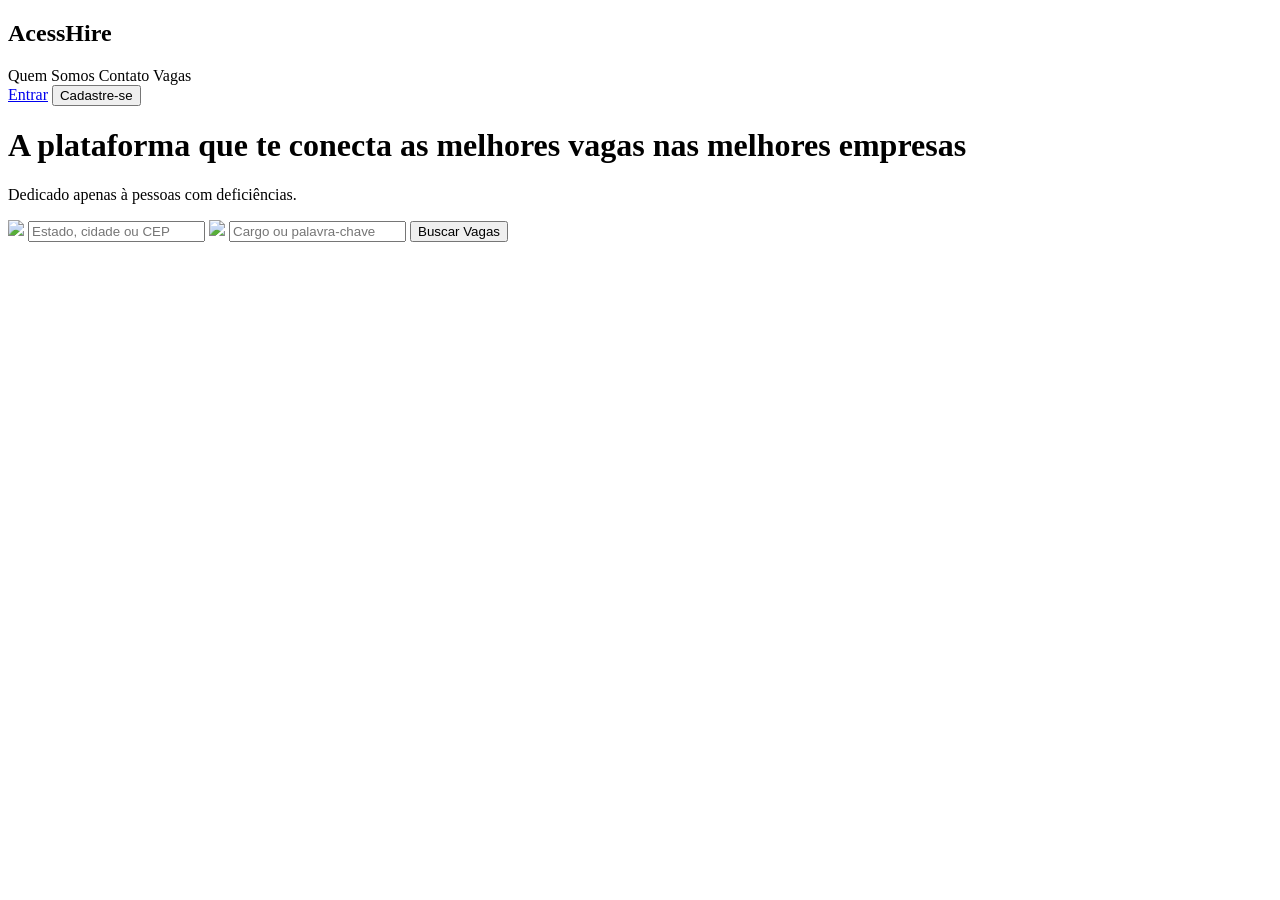
==== screens/index.html @ 8596fbb0 "poli mais um pouco" ====
<!DOCTYPE html>
<html lang="pt-br">

<head>
    <meta charset="UTF-8">
    <meta name="viewport" content="width=device-width, initial-scale=1.0">
    <link rel="stylesheet" href="indexStyle.css">
    <link rel="preconnect" href="https://fonts.googleapis.com">
    <link rel="preconnect" href="https://fonts.gstatic.com" crossorigin>
    <link
        href="https://fonts.googleapis.com/css2?family=Inter:ital,opsz,wght@0,14..32,100..900;1,14..32,100..900&family=Roboto:ital,wght@0,100..900;1,100..900&display=swap"
        rel="stylesheet">
    <title>AcessHire</title>
</head>

<body>
    <nav>
        <div class="navLogo">
            <h1>Acess<span>Hire</span></h1>
        </div>
        <div class="navLinks">
            <a>Quem Somos</a>
            <a>Contato</a>
            <a>Vagas</a>
        </div>
        <div class="navCad">
            <a href="login.html">Entrar</a>
            <a href="cadastro.html">
                <button>Cadastre-se</button>
            </a>
        </div>
        </div>
    </nav>
    <div class="topContent">
        <h1>
            A <span>plataforma</span> que te <span>conecta</span> as <span>melhores</span> vagas nas <span>melhores
                empresas</span>
        </h1>
        <p>Dedicado apenas à pessoas com deficiências.</p>
        <div class="searchBar">
            <img src="./assets/local.png"></img>
            <input type="search" class="addressSearch" placeholder="Estado, cidade ou CEP">
            <img src="./assets/search.png"></img>
            <input type="search" class="positionSearch" placeholder="Cargo ou palavra-chave">
            <button>Buscar Vagas</button>
        </div>
    </div>
</body>

</html>
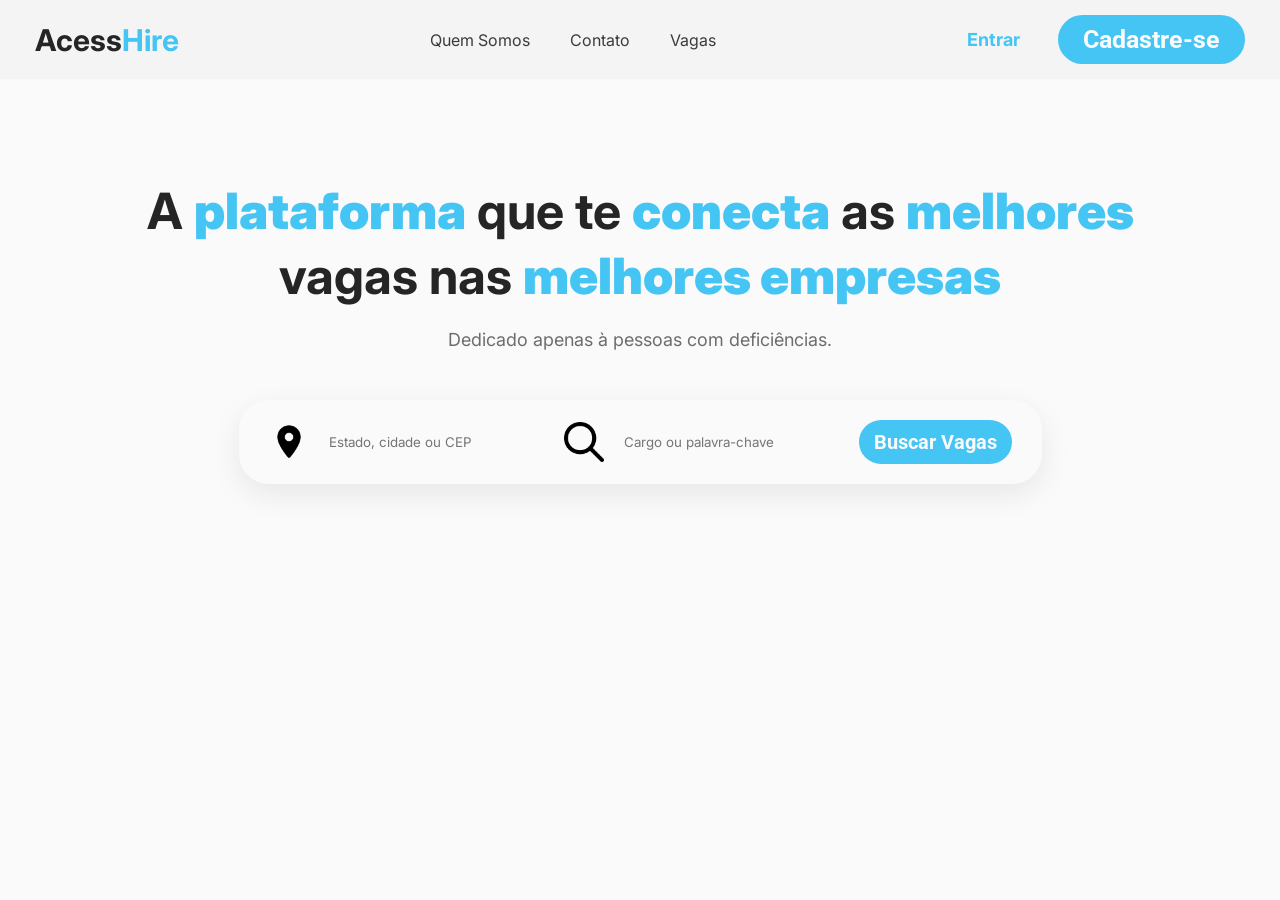
==== commit 5459f7cb: "poli mais aindakkkkk" ====
--- a/screens/index.html
+++ b/screens/index.html
@@ -4,7 +4,7 @@
 <head>
     <meta charset="UTF-8">
     <meta name="viewport" content="width=device-width, initial-scale=1.0">
-    <link rel="stylesheet" href="indexStyle.css">
+    <link rel="stylesheet" href="../styles/indexStyle.css">
     <link rel="preconnect" href="https://fonts.googleapis.com">
     <link rel="preconnect" href="https://fonts.gstatic.com" crossorigin>
     <link
@@ -38,9 +38,9 @@
         </h1>
         <p>Dedicado apenas à pessoas com deficiências.</p>
         <div class="searchBar">
-            <img src="./assets/local.png"></img>
+            <img src="../assets/local.png"></img>
             <input type="search" class="addressSearch" placeholder="Estado, cidade ou CEP">
-            <img src="./assets/search.png"></img>
+            <img src="../assets/search.png"></img>
             <input type="search" class="positionSearch" placeholder="Cargo ou palavra-chave">
             <button>Buscar Vagas</button>
         </div>
--- a/styles/indexStyle.css
+++ b/styles/indexStyle.css
@@ -0,0 +1,326 @@
+:root {
+    --cyanAH: #45c5f3;
+    --grayAH: #6d6d6d;
+    --text: #3b3b3b;
+    --title: #252525;
+    --white: #fbfafa;
+    --offWhite: #f3f3f3c5;
+}
+
+*,
+*::before,
+*::after {
+    box-sizing: border-box;
+}
+
+::selection {
+    background-color: var(--cyanAH);
+    color: var(--grayAH);
+}
+
+body {
+    padding: 0;
+    margin: 0;
+    background-color: var(--white);
+    overflow-x: hidden;
+}
+
+/* ===== NAV ===== */
+
+nav {
+    background-color: var(--offWhite);
+    display: flex;
+    justify-content: space-between;
+    align-items: center;
+    gap: clamp(20px, 5vw, 100px);
+    padding: 15px clamp(20px, 5vw, 35px);
+    backdrop-filter: blur(10px);
+    -webkit-backdrop-filter: blur(10px);
+    position: sticky;
+    top: 0;
+    z-index: 1000;
+}
+
+.navLogo {
+    display: flex;
+    align-items: center;
+    gap: 20px;
+}
+
+.navLogo h1 {
+    font-family: "Inter";
+    font-size: clamp(22px, 4vw, 30px);
+    color: var(--title);
+    margin: 0;
+    white-space: nowrap;
+}
+
+.navLogo span {
+    color: var(--cyanAH);
+}
+
+.navLinks {
+    display: flex;
+    align-items: center;
+    gap: 40px;
+}
+
+.navLinks a {
+    color: var(--text);
+    font-size: 16px;
+    font-family: "Inter";
+    text-decoration: none;
+    transition: all .18s ease;
+}
+
+.navLinks a:hover {
+    transform: translateY(-2px);
+    cursor: pointer;
+    color: var(--title);
+    font-weight: 700;
+}
+
+.navCad {
+    display: flex;
+    align-items: center;
+    gap: clamp(15px, 3vw, 50px);
+}
+
+.navCad a {
+    font-size: 18px;
+    font-weight: 700;
+    font-family: "Inter";
+    text-decoration: none;
+    color: var(--cyanAH);
+    transition: all .18s ease-in-out;
+    white-space: nowrap;
+}
+
+.navCad a:hover {
+    transform: translateY(-2px);
+    cursor: pointer;
+}
+
+.navCad button {
+    padding: 10px clamp(15px, 3vw, 25px);
+    background-color: var(--cyanAH);
+    border: none;
+    border-radius: 30px;
+    font-family: "Roboto";
+    font-size: clamp(16px, 2vw, 25px);
+    font-weight: 700;
+    color: var(--white);
+    transition: all .18s ease;
+    white-space: nowrap;
+}
+
+.navCad button:hover {
+    transform: translateY(2px);
+    cursor: pointer;
+}
+
+.navToggle {
+    display: none;
+}
+
+.navBurger {
+    display: none;
+    flex-direction: column;
+    gap: 5px;
+    cursor: pointer;
+    z-index: 1001;
+}
+
+.navBurger span {
+    width: 26px;
+    height: 3px;
+    background-color: var(--title);
+    border-radius: 3px;
+    transition: all .25s ease;
+}
+
+/* ===== TOP CONTENT ===== */
+
+.topContent {
+    padding: clamp(50px, 10vw, 100px) clamp(20px, 8vw, 200px);
+}
+
+.topContent h1 {
+    text-align: center;
+    font-size: clamp(28px, 5vw, 50px);
+    font-family: "Inter";
+    color: var(--title);
+    line-height: 1.3;
+    margin: 0 0 20px 0;
+}
+
+.topContent span {
+    font-weight: 1000;
+    color: var(--cyanAH);
+}
+
+.topContent p {
+    text-align: center;
+    color: var(--grayAH);
+    font-family: "Inter";
+    font-size: clamp(15px, 2vw, 18px);
+}
+
+/* ===== SEARCH BAR ===== */
+
+.searchBar {
+    display: flex;
+    align-items: center;
+    justify-content: center;
+    flex-wrap: wrap;
+    padding: 20px 30px;
+    background-color: var(--white);
+    border-radius: 30px;
+    gap: 10px;
+    box-shadow: 0 10px 30px rgba(0, 0, 0, 0.08);
+    width: fit-content;
+    max-width: 90%;
+    margin: 50px auto;
+}
+
+.searchBar img {
+    width: 40px;
+    -webkit-user-select: none;
+    -moz-user-select: none;
+    -ms-user-select: none;
+    user-select: none;
+    flex-shrink: 0;
+}
+
+.searchBar input {
+    border: none;
+    background-color: var(--white);
+    padding: 10px;
+    font-family: "Inter";
+    min-width: 0;
+}
+
+.searchBar input:focus {
+    outline: none;
+    border-bottom: 1px solid var(--title);
+}
+
+.searchBar input[type="search"]::-webkit-search-cancel-button,
+input[type="search"]::-webkit-search-decoration {
+    -webkit-appearance: none;
+    appearance: none;
+}
+
+.searchBar button {
+    padding: 10px 15px;
+    background-color: var(--cyanAH);
+    border: none;
+    border-radius: 30px;
+    font-family: "Roboto";
+    font-size: 20px;
+    font-weight: 700;
+    color: var(--white);
+    transition: all .18s ease;
+    white-space: nowrap;
+}
+
+.searchBar button:hover {
+    transform: translateY(3px);
+    cursor: pointer;
+}
+
+@media (max-width: 900px) {
+    .navLinks {
+        position: fixed;
+        top: 0;
+        right: -100%;
+        height: 100vh;
+        width: min(70vw, 320px);
+        background-color: var(--offWhite);
+        flex-direction: column;
+        justify-content: center;
+        gap: 30px;
+        transition: right .3s ease;
+        box-shadow: -10px 0 30px rgba(0, 0, 0, 0.1);
+    }
+
+    .navToggle:checked~.navLinks {
+        right: 0;
+    }
+
+    .navBurger {
+        display: flex;
+    }
+
+    .navToggle:checked~.navBurger span:nth-child(1) {
+        transform: translateY(8px) rotate(45deg);
+    }
+
+    .navToggle:checked~.navBurger span:nth-child(2) {
+        opacity: 0;
+    }
+
+    .navToggle:checked~.navBurger span:nth-child(3) {
+        transform: translateY(-8px) rotate(-45deg);
+    }
+
+}
+
+/* Mobile: barra de busca empilha em coluna */
+@media (max-width: 600px) {
+    .searchBar {
+        flex-direction: column;
+        align-items: stretch;
+        width: 90%;
+        border-radius: 20px;
+    }
+
+    .searchBar input {
+        text-align: center;
+        border-bottom: 1px solid var(--offWhite);
+        padding: 12px;
+    }
+
+    .searchBar img {
+        display: none;
+    }
+
+    .searchBar button {
+        margin-top: 10px;
+        width: 100%;
+    }
+
+    .navCad button {
+        padding: 8px 16px;
+    }
+}
+
+
+@media (max-width: 480px) {
+    nav {
+        padding: 12px 16px;
+        gap: 10px;
+    }
+
+    .navLogo h1 {
+        font-size: 20px;
+    }
+
+    .navCad {
+        gap: 12px;
+    }
+
+    .navCad a {
+        font-size: 14px;
+    }
+
+    .navCad button {
+        padding: 8px 14px;
+        font-size: 14px;
+        border-radius: 20px;
+    }
+
+    .navBurger span {
+        width: 22px;
+    }
+}
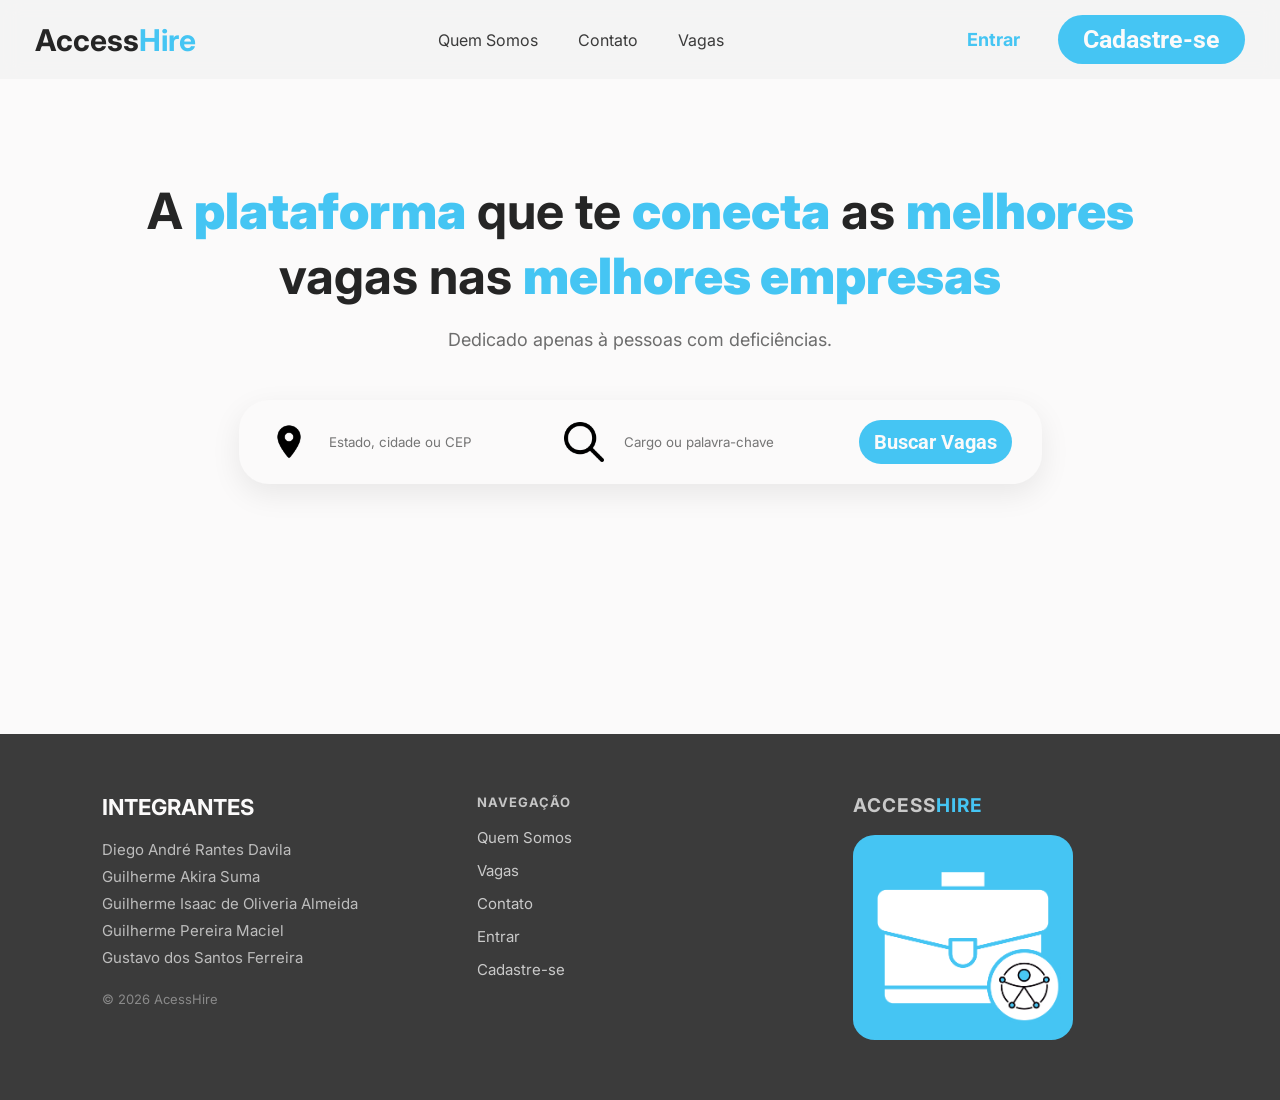
==== commit 3651ffb7: "quase commit final ebaaaa" ====
--- a/screens/index.html
+++ b/screens/index.html
@@ -16,16 +16,16 @@
 <body>
     <nav>
         <div class="navLogo">
-            <h1>Acess<span>Hire</span></h1>
+            <h1>Access<span>Hire</span></h1>
         </div>
         <div class="navLinks">
-            <a>Quem Somos</a>
-            <a>Contato</a>
-            <a>Vagas</a>
+            <a href="../screens/sobreNos.html">Quem Somos</a>
+            <a href="../screens/contato.html">Contato</a>
+            <a href="../screens/vagas.html">Vagas</a>
         </div>
         <div class="navCad">
-            <a href="login.html">Entrar</a>
-            <a href="cadastro.html">
+            <a href="../screens/login.html">Entrar</a>
+            <a href="../screens/cadastro.html">
                 <button>Cadastre-se</button>
             </a>
         </div>
@@ -45,6 +45,39 @@
             <button>Buscar Vagas</button>
         </div>
     </div>
+    <footer class="siteFooter">
+ 
+        <div class="footerCol footerAbout">
+            <h3>INTEGRANTES</h3>
+            <ul class="footerMembers">
+                <li>Diego André Rantes Davila</li>
+                <li>Guilherme Akira Suma</li>
+                <li>Guilherme Isaac de Oliveria Almeida</li>
+                <li>Guilherme Pereira Maciel</li>
+                <li>Gustavo dos Santos Ferreira</li>
+            </ul>
+            <p class="footerCopy">© 2026 AcessHire</p>
+        </div>
+     
+        <div class="footerCol footerNav">
+            <h4>NAVEGAÇÃO</h4>
+            <ul>
+                <li><a href="../screens/sobreNos.html">Quem Somos</a></li>
+                <li><a href="../screens/vagas.html">Vagas</a></li>
+                <li><a href="../screens/contato.html">Contato</a></li>
+                <li><a href="../screens/login.html">Entrar</a></li>
+                <li><a href="../screens/cadastro.html">Cadastre-se</a></li>
+            </ul>
+        </div>
+     
+        <div class="footerCol footerBrand">
+            <h4>ACCESS<span>HIRE</span></h4>
+            <div class="footerImage">
+                <img src="../assets/logo.png" alt="LOGO">
+            </div>
+        </div>
+     
+    </footer>
 </body>
 
 </html>
--- a/styles/indexStyle.css
+++ b/styles/indexStyle.css
@@ -1,12 +1,15 @@
 :root {
     --cyanAH: #45c5f3;
+    --corbotao: #1a9ee7;
     --grayAH: #6d6d6d;
     --text: #3b3b3b;
     --title: #252525;
     --white: #fbfafa;
     --offWhite: #f3f3f3c5;
-}
-
+    --transparent: #ffffff00;
+    --lightGray: #c5c5c5;
+}
+ 
 *,
 *::before,
 *::after {
@@ -323,4 +326,130 @@
     .navBurger span {
         width: 22px;
     }
+}
+
+
+.siteFooter {
+    background-color: var(--text);
+    padding: clamp(30px, 6vw, 60px) clamp(20px, 8vw, 200px);
+    display: flex;
+    flex-wrap: wrap;
+    justify-content: space-between;
+    gap: 50px;
+    margin-top: 100px;
+}
+
+.footerCol {
+    flex: 1 1 200px; /* cada coluna encolhe/cresce, mas nunca fica menor que 200px antes de quebrar linha */
+    min-width: 200px;
+}
+
+/* ===== Coluna 1: Integrantes ===== */
+
+.footerAbout h3 {
+    font-family: "Inter";
+    font-size: 22px;
+    font-weight: 700;
+    color: var(--footerHeading, #fbfafa);
+    margin: 0 0 16px 0;
+}
+
+.footerMembers {
+    list-style: none;
+    padding: 0;
+    margin: 0 0 20px 0;
+}
+
+.footerMembers li {
+    font-family: "Inter";
+    font-size: 15px;
+    color: var(--footerText, #bdbdbd);
+    line-height: 1.8;
+}
+
+.footerCopy {
+    font-family: "Inter";
+    font-size: 13px;
+    color: var(--footerMuted, #8a8a8a);
+    margin: 0;
+}
+
+/* ===== Coluna 2: Navegação ===== */
+
+.footerNav h4 {
+    font-family: "Inter";
+    font-size: 13px;
+    font-weight: 700;
+    letter-spacing: 1px;
+    text-transform: uppercase;
+    color: var(--lightGray);
+    margin: 0 0 18px 0;
+}
+
+.footerNav ul {
+    list-style: none;
+    padding: 0;
+    margin: 0;
+}
+
+.footerNav li {
+    margin-bottom: 14px;
+}
+
+.footerNav a {
+    font-family: "Inter";
+    font-size: 15px;
+    color: var(--offWhite);
+    text-decoration: none;
+    transition: color .18s ease, transform .18s ease;
+    display: inline-block;
+}
+
+.footerNav a:hover {
+    color: var(--corbotao);
+    transform: translateX(4px);
+}
+
+
+
+.footerBrand h4 {
+    font-family: "Inter";
+    font-size: 19px;
+    font-weight: 700;
+    letter-spacing: 1px;
+    text-transform: uppercase;
+    color: var(--offWhite);
+    margin: 0 0 18px 0;
+}
+
+.footerBrand span{
+    color: var(--cyanAH);
+}
+
+.footerImage {
+    width: 100%;
+    max-width: 220px;
+}
+
+.footerImage img {
+    width: 100%;
+    height: 100%;
+    object-fit: cover;
+    border-radius: 8px;
+    display: block;
+    border-radius: 10%;
+}
+
+/* ===== Responsivo ===== */
+
+@media (max-width: 700px) {
+    .siteFooter {
+        flex-direction: column;
+        gap: 40px;
+        text-align: left;
+    }
+
+    .footerCol {
+        min-width: 100%;
+    }
 }
